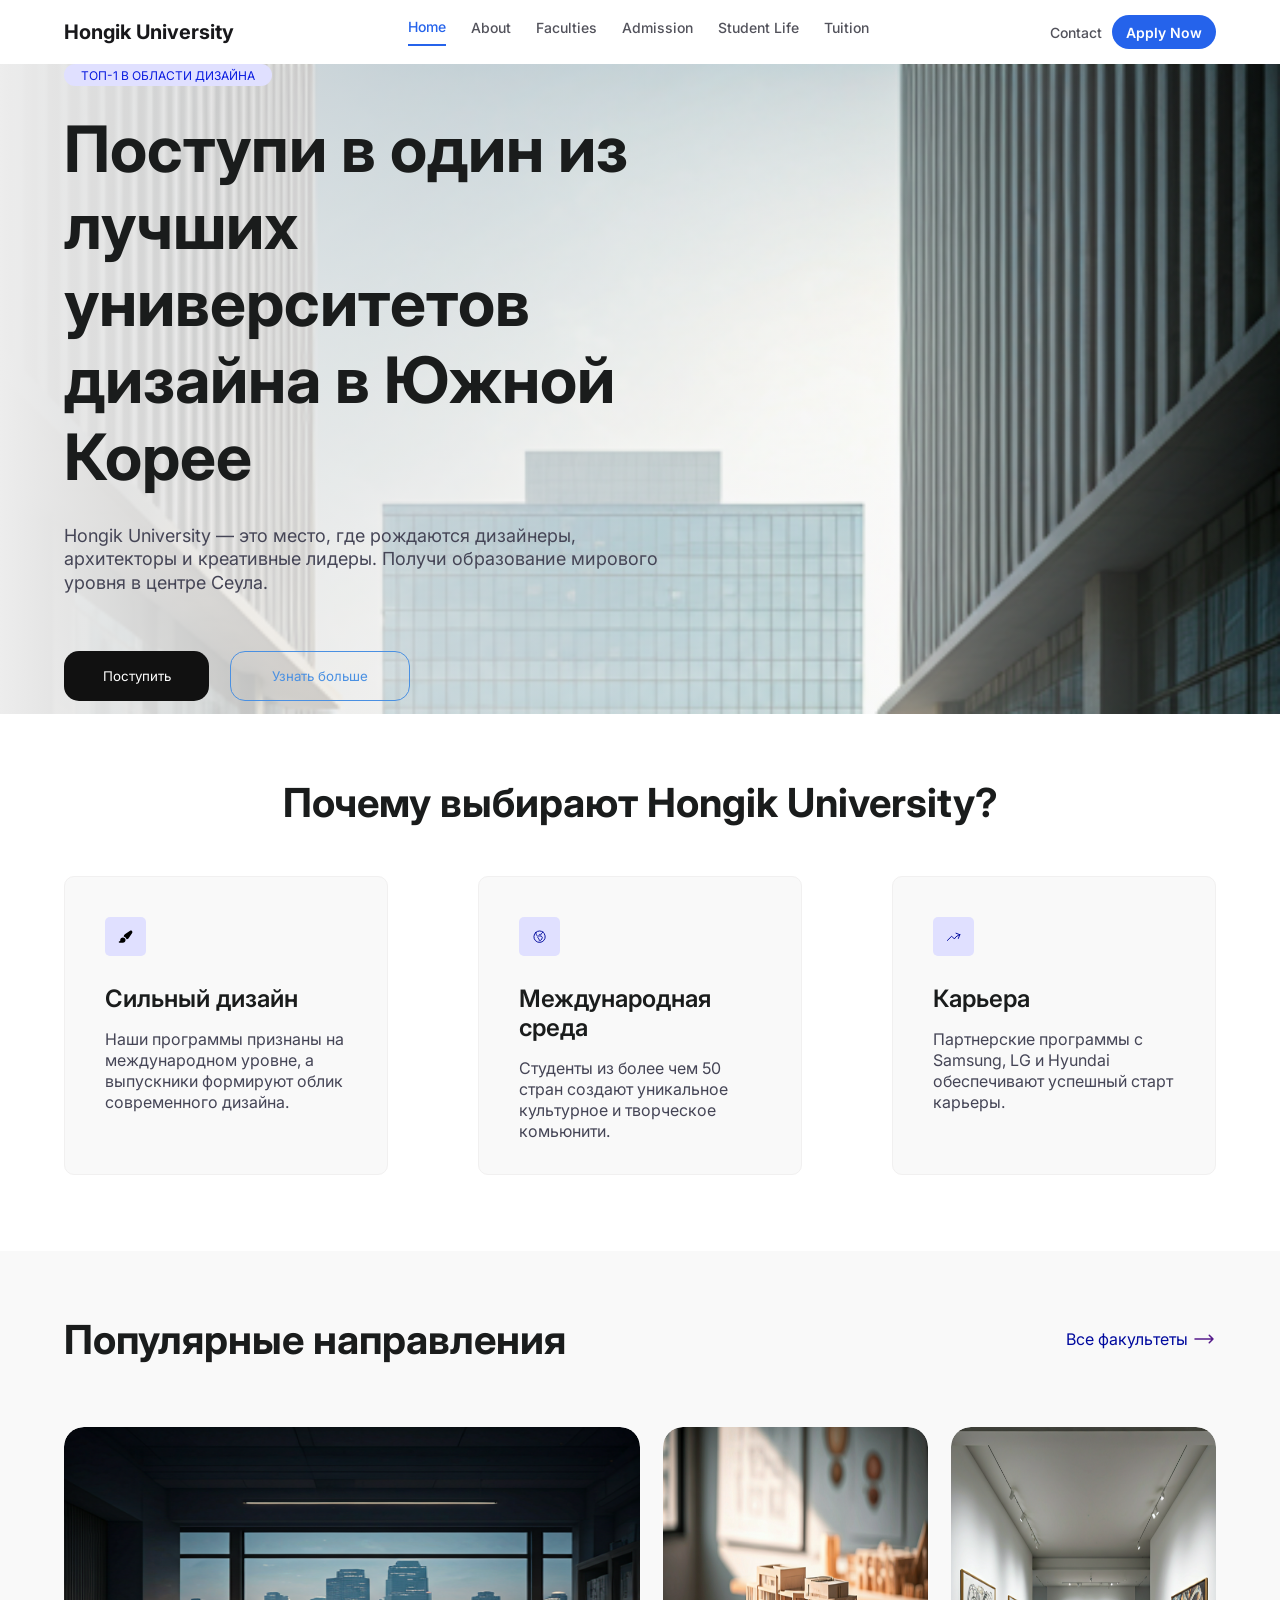
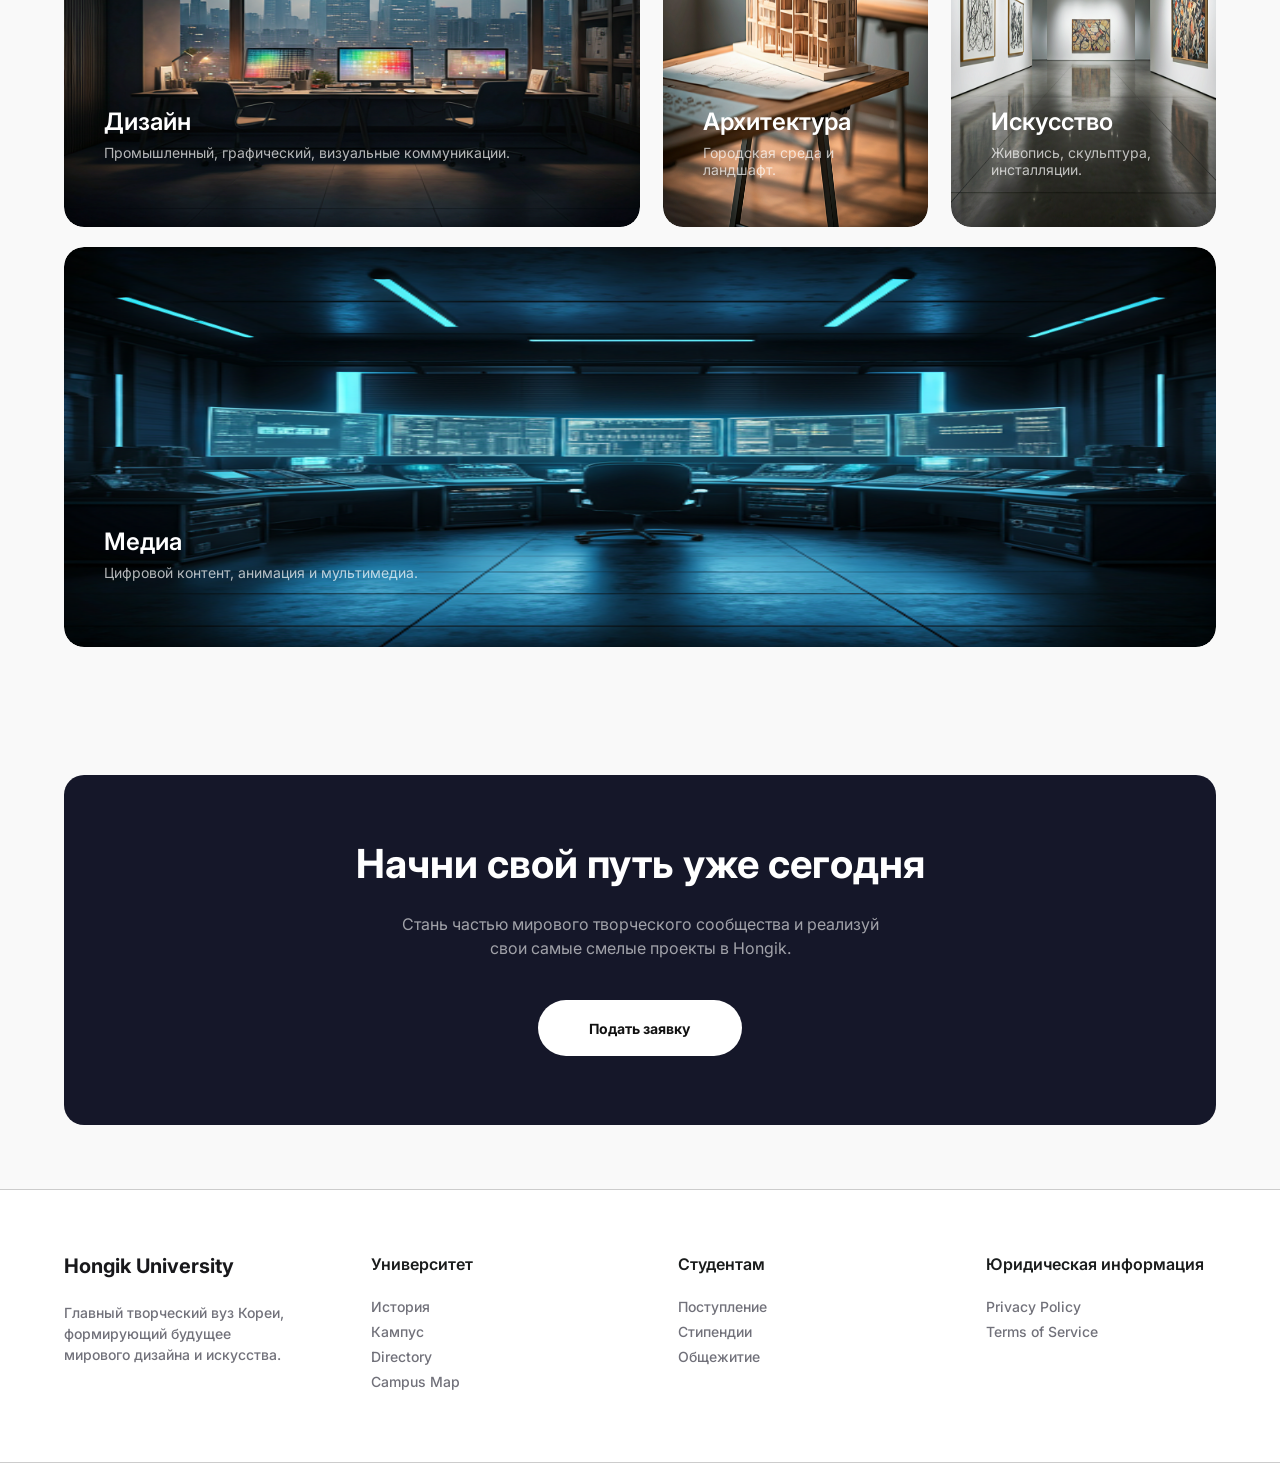
==== index.html @ 83f95807 "разделы'" ====
<!doctype html>
<html lang="en">
  <head>
    <meta charset="UTF-8" />
    <meta name="viewport" content="width=device-width, initial-scale=1.0" />
    <title>Hongik University</title>
    <link rel="stylesheet" href="./style.css" />
    <link rel="icon" href="./image.png" />
    <link href="https://unpkg.com/aos@2.3.1/dist/aos.css" rel="stylesheet" />
  </head>
  <body>
    <header>
      <div class="head">
        <p>Hongik University</p>

        <div class="sslki">
          <a href="./index.html">Home</a>
          <a href="">About</a>
          <a href="">Faculties</a>
          <a href="">Admission</a>
          <a href="">Student Life</a>
          <a href="">Tuition</a>
        </div>

        <div class="button">
          <button>Contact</button>
          <button>Apply Now</button>
        </div>
      </div>
    </header>

    <main>
      <section>
        <p>ТОП-1 В ОБЛАСТИ ДИЗАЙНА</p>

        <h1>Поступи в один из лучших университетов дизайна в Южной Корее</h1>

        <span
          >Hongik University — это место, где рождаются дизайнеры, архитекторы и
          креативные лидеры. Получи образование мирового уровня в центре
          Сеула.</span
        >

        <div class="knopki">
          <button>Поступить</button>
          <button>Узнать больше</button>
        </div>
      </section>

      <section>
        <div class="why">
          <p class="pochemu">Почему выбирают Hongik University?</p>

          <div class="prichini">
            <div class="prichina">
              <svg xmlns="http://www.w3.org/2000/svg" viewBox="0 0 640 640">
                <path
                  d="M512.5 74.3L291.1 222C262 241.4 243.5 272.9 240.5 307.3C302.8 320.1 351.9 369.2 364.8 431.6C399.3 428.6 430.7 410.1 450.1 381L597.7 159.5C604.4 149.4 608 137.6 608 125.4C608 91.5 580.5 64 546.6 64C534.5 64 522.6 67.6 512.5 74.3zM320 464C320 402.1 269.9 352 208 352C146.1 352 96 402.1 96 464C96 467.9 96.2 471.8 96.6 475.6C98.4 493.1 86.4 512 68.8 512L64 512C46.3 512 32 526.3 32 544C32 561.7 46.3 576 64 576L208 576C269.9 576 320 525.9 320 464z"
                />
              </svg>
              <p class="svg">Сильный дизайн</p>
              <p class="nashi">
                Наши программы признаны на международном уровне, а выпускники
                формируют облик современного дизайна.
              </p>
            </div>

            <div class="prichina">
              <svg
                xmlns="http://www.w3.org/2000/svg"
                fill="none"
                viewBox="0 0 24 24"
                stroke-width="1.5"
                stroke="currentColor"
                class="size-6"
              >
                <path
                  stroke-linecap="round"
                  stroke-linejoin="round"
                  d="m6.115 5.19.319 1.913A6 6 0 0 0 8.11 10.36L9.75 12l-.387.775c-.217.433-.132.956.21 1.298l1.348 1.348c.21.21.329.497.329.795v1.089c0 .426.24.815.622 1.006l.153.076c.433.217.956.132 1.298-.21l.723-.723a8.7 8.7 0 0 0 2.288-4.042 1.087 1.087 0 0 0-.358-1.099l-1.33-1.108c-.251-.21-.582-.299-.905-.245l-1.17.195a1.125 1.125 0 0 1-.98-.314l-.295-.295a1.125 1.125 0 0 1 0-1.591l.13-.132a1.125 1.125 0 0 1 1.3-.21l.603.302a.809.809 0 0 0 1.086-1.086L14.25 7.5l1.256-.837a4.5 4.5 0 0 0 1.528-1.732l.146-.292M6.115 5.19A9 9 0 1 0 17.18 4.64M6.115 5.19A8.965 8.965 0 0 1 12 3c1.929 0 3.716.607 5.18 1.64"
                />
              </svg>

              <p class="svg">Международная среда</p>
              <p class="nashi">
                Студенты из более чем 50 стран создают уникальное культурное и
                творческое комьюнити.
              </p>
            </div>

            <div class="prichina">
              <svg
                xmlns="http://www.w3.org/2000/svg"
                fill="none"
                viewBox="0 0 24 24"
                stroke-width="1.5"
                stroke="currentColor"
                class="size-6"
              >
                <path
                  stroke-linecap="round"
                  stroke-linejoin="round"
                  d="M2.25 18 9 11.25l4.306 4.306a11.95 11.95 0 0 1 5.814-5.518l2.74-1.22m0 0-5.94-2.281m5.94 2.28-2.28 5.941"
                />
              </svg>

              <p class="svg">Карьера</p>
              <p class="nashi">
                Партнерские программы с Samsung, LG и Hyundai обеспечивают
                успешный старт карьеры.
              </p>
            </div>
          </div>
        </div>
      </section>

      <section>
        <div class="popular">
          <div class="flex">
            <p>Популярные направления</p>

            <a href="">
              <span>Все факультеты</span>
              <svg
                xmlns="http://www.w3.org/2000/svg"
                fill="none"
                viewBox="0 0 24 24"
                stroke-width="1.5"
                stroke="currentColor"
                class="size-6"
              >
                <path
                  stroke-linecap="round"
                  stroke-linejoin="round"
                  d="M17.25 8.25 21 12m0 0-3.75 3.75M21 12H3"
                />
              </svg>
            </a>
          </div>

          <div class="images">
            <div class="design">
              <img src="./images/computer.png" />

              <div class="text">
                <h4>Дизайн</h4>
                <p>Промышленный, графический, визуальные коммуникации.</p>
              </div>
            </div>

            <div class="architect">
              <img src="./images/architect.png" />

              <div class="text">
                <h4>Архитектура</h4>
                <p>Городская среда и ландшафт.</p>
              </div>
            </div>

            <div class="architect">
              <img src="./images/art.png" />

              <div class="text">
                <h4>Искусство</h4>
                <p>Живопись, скульптура, инсталляции.</p>
              </div>
            </div>

            <div class="media">
              <img src="./images/media.png" />

              <div class="text">
                <h4>Медиа</h4>
                <p>Цифровой контент, анимация и мультимедиа.</p>
              </div>
            </div>
          </div>
        </div>
      </section>

      <section>
        <div class="start">
          <h2>Начни свой путь уже сегодня</h2>

          <p>
            Стань частью мирового творческого сообщества и реализуй свои самые
            смелые проекты в Hongik.
          </p>

          <button>Подать заявку</button>
        </div>
      </section>

      <section>
        <div class="informat">
          <p>Hongik University</p>

          <p>
            Главный творческий вуз Кореи, формирующий будущее мирового дизайна и
            искусства.
          </p>
        </div>

        <div class="informat">
          <ul>
            <p>Университет</p>

            <li>История</li>
            <li>Кампус</li>
            <li>Directory</li>
            <li>Campus Map</li>
          </ul>
        </div>

        <div class="informat">
          <ul>
            <p>Студентам</p>

            <li>Поступление</li>
            <li>Стипендии</li>
            <li>Общежитие</li>
          </ul>
        </div>

        <div class="informat">
          <ul>
            <p>Юридическая информация</p>

            <li>Privacy Policy</li>
            <li>Terms of Service</li>
          </ul>
        </div>
      </section>
    </main>
  </body>
</html>
---- style.css ----
@import url("https://fonts.googleapis.com/css2?family=Inter:ital,opsz,wght@0,14..32,100..900;1,14..32,100..900&display=swap");
* {
  margin: 0;
  font-family: "Inter", sans-serif;
}
header {
  width: 100%;
  height: 64px;
  position: sticky;
  top: 0;
  z-index: 100;
  background-color: #ffffffcc;
}
header .head {
  width: 90%;
  height: 64px;
  margin: auto;
  display: flex;
  align-items: center;
  justify-content: space-between;
}
.head p {
  font-weight: 700;
  font-size: 20px;
  color: #18181b;
}
.head .sslki {
  width: 40%;
  height: 26px;
  display: flex;
  align-items: center;
  justify-content: space-between;
}
.sslki a {
  height: 26px;
  font-size: 14px;
  color: #52525b;
  font-weight: 500;
  text-decoration: none;
}
.sslki a:nth-child(1) {
  color: #2563eb;
  border-bottom: 2px solid #2563eb;
}
header .button {
  width: 15%;
  height: 36px;
  display: flex;
  align-items: center;
  justify-content: space-between;
}
.button button:nth-child(1) {
  width: 38%;
  height: 20px;
  background-color: inherit;
  border: none;
  font-size: 14px;
  font-weight: 500;
  color: #52525b;
}
.button button:nth-child(1):hover {
  color: #18181b;
}
.button button:nth-child(2) {
  width: 60%;
  height: 34px;
  background-color: #2563eb;
  border-radius: 20px;
  border: none;
  font-size: 14px;
  font-weight: 600;
  color: #fff;
}
.button button:nth-child(2):active {
  transform: scale(0.95);
}
main section:nth-child(1) {
  width: 90%;
  height: 650px;
  padding: 0% 5%;
  background-size: cover;
  background:
    linear-gradient(to right, #ededed, #ffffff00), url("./images/hongik.png");
  background-repeat: no-repeat;
  background-size: cover;
}
section:nth-child(1) p {
  width: 16%;
  height: 14px;
  font-size: 12px;
  color: #091be0;
  background-color: #e0e0ff;
  border-radius: 20px;
  padding: 4px 12px;
  text-align: center;
  margin-bottom: 24px;
}
h1 {
  width: 53%;
  height: 390px;
  font-size: 64px;
  color: #1a1c1c;
  margin-bottom: 24px;
}
main section:nth-child(1) span {
  width: 53%;
  height: 87px;
  line-height: 130%;
  margin-bottom: 40px;
  color: #454556;
  display: block;
  font-size: 18px;
}
section:nth-child(1) .knopki {
  width: 30%;
  height: 50px;
  display: flex;
  align-items: center;
  justify-content: space-between;
}
section:nth-child(1) .knopki button:nth-child(1) {
  width: 42%;
  height: 50px;
  padding: 16px 9%;
  border: none;
  background-color: #111;
  color: #fff;
  border-radius: 15px;
}
section:nth-child(1) .knopki button:nth-child(1):hover {
  background-color: #353535;
}
section:nth-child(1) .knopki button:nth-child(2) {
  width: 52%;
  height: 50px;
  padding: 16px 9%;
  border: 1px solid #4a90e2;
  background-color: inherit;
  color: #4a90e2;
  border-radius: 15px;
}
section:nth-child(1) .knopki button:nth-child(2):hover {
  background-color: #dae9fa;
}
main section:nth-child(2) {
  width: 100%;
  height: 409px;
  padding: 64px 0px;
}
main section:nth-child(2) .why {
  width: 90%;
  height: 409px;
  margin: auto;
}
.pochemu {
  font-size: 40px;
  font-weight: 700;
  color: #1a1c1c;
  text-align: center;
  margin-bottom: 50px;
}
.why .prichini {
  width: 100%;
  height: 297px;
  display: flex;
  align-items: center;
  justify-content: space-between;
}
.prichini .prichina {
  width: 21%;
  height: 217px;
  padding: 40px;
  border-radius: 10px;
  background-color: #f9f9f9;
  border: 1px solid #f1f0f0;
}
.prichina:hover {
  border: 1px solid #2563eb;
}
.prichina svg {
  width: 7%;
  height: 7%;
  padding: 5%;
  margin-bottom: 24px;
  border-radius: 5px;
  background-color: #e0e0ff;
  color: #000a9e;
}
.svg {
  font-size: 24px;
  margin-bottom: 16px;
  color: #1a1c1c;
  font-weight: 600;
}
.nashi {
  font-size: 16px;
  color: #454556;
  line-height: 130%;
}
main section:nth-child(3) {
  width: 100%;
  height: 932px;
  padding: 64px 0px;
  background-color: #f9f9f9;
}
.popular {
  width: 90%;
  height: 932px;
  margin: auto;
}
.flex {
  width: 100%;
  height: 48px;
  margin-bottom: 64px;
  display: flex;
  align-items: center;
  justify-content: space-between;
}
.flex p {
  font-size: 40px;
  color: #1a1c1c;
  font-weight: 700;
}
.flex a {
  width: 13%;
  height: 24px;
  text-decoration: none;
  display: flex;
  align-items: center;
  justify-content: space-between;
}
.flex a span {
  color: #000a9e;
  font-size: 16px;
}
.flex svg {
  width: 24px;
  height: 24px;
}
.images {
  width: 100%;
  height: 820px;
  display: flex;
  flex-wrap: wrap;
  align-content: space-between;
  justify-content: space-between;
}
.design {
  width: 50%;
  height: 400px;
  border-radius: 20px;
  overflow: hidden;
  position: relative;
}
.design img {
  width: 100%;
  height: 400px;
  border-radius: 20px;
  position: absolute;
}
.design img:hover {
  transform: scale(1.05);
  transition: all 1s ease 10ms;
}
.text {
  width: 72%;
  height: 80px;
  padding: 40px;
  position: absolute;
  z-index: 2;
  margin-top: 240px;
}
.text h4 {
  font-size: 24px;
  font-weight: 600;
  color: #fff;
  margin-bottom: 8px;
}
.text p {
  font-size: 14px;
  color: #ffffffb3;
  font-weight: 400;
}
.architect {
  width: 23%;
  height: 400px;
  border-radius: 20px;
  overflow: hidden;
  position: relative;
}
.architect img {
  width: 100%;
  height: 400px;
  border-radius: 20px;
  position: absolute;
}
.architect img:hover {
  transform: scale(1.05);
  transition: all 1s ease 10ms;
}
.text {
  width: 72%;
  height: 80px;
  padding: 40px;
  position: absolute;
  z-index: 2;
  margin-top: 240px;
}
.text h4 {
  font-size: 24px;
  font-weight: 600;
  color: #fff;
  margin-bottom: 8px;
}
.text p {
  font-size: 14px;
  color: #ffffffb3;
  font-weight: 400;
}
.media {
  width: 100%;
  height: 400px;
  border-radius: 20px;
  overflow: hidden;
  position: relative;
}
.media img {
  width: 100%;
  height: 400px;
  border-radius: 20px;
  position: absolute;
}
.media img:hover {
  transform: scale(1.05);
  transition: all 1s ease 10ms;
}
.text {
  width: 72%;
  height: 80px;
  padding: 40px;
  position: absolute;
  z-index: 2;
  margin-top: 240px;
}
.text h4 {
  font-size: 24px;
  font-weight: 600;
  color: #fff;
  margin-bottom: 8px;
}
.text p {
  font-size: 14px;
  color: #ffffffb3;
  font-weight: 400;
}
main section:nth-child(4) {
  width: 100%;
  height: 350px;
  padding: 64px 0px;
  background-color: #f9f9f9;
}
.start {
  width: 80%;
  height: 222px;
  margin: auto;
  border-radius: 20px;
  padding: 64px;
  background-color: #151729;
}
.start h2 {
  font-size: 40px;
  color: #fff;
  margin-bottom: 24px;
  font-weight: 700;
  text-align: center;
}
.start p {
  width: 50%;
  height: 48px;
  margin: auto;
  margin-bottom: 40px;
  text-align: center;
  color: #ffffff99;
  line-height: 150%;
}
.start button {
  width: 20%;
  height: 56px;
  border-radius: 50px;
  background-color: #fff;
  font-size: 14px;
  color: #111;
  border: none;
  font-weight: 700;
  margin-left: 40%;
}
.start button:hover {
  transform: scale(1.05);
  transition: all 90ms ease 10ms;
}
main section:nth-child(5) {
  width: 90%;
  height: 144px;
  padding: 64px 5%;
  display: flex;
  align-items: center;
  justify-content: space-between;
  border-bottom: 1px solid #ccc;
  border-top: 1px solid #ccc;
}
.informat {
  width: 20%;
  height: 144px;
}
.informat:nth-child(1) p:nth-child(1) {
  font-weight: 700;
  font-size: 20px;
  color: #18181b;
  margin-bottom: 24px;
}
.informat:nth-child(1) p:nth-child(2) {
  font-weight: 500;
  font-size: 14px;
  color: #71717a;
  line-height: 150%;
}
.informat ul {
  list-style: none;
  padding: 0;
}
.informat ul p {
  font-size: 16px;
  color: #1a1c1c;
  font-weight: 600;
  margin-bottom: 24px;
}
.informat ul li {
  font-size: 14px;
  color: #71717a;
  font-weight: 500;
  margin-top: 8px;
}
.informat ul li:hover {
  color: #2563eb;
}
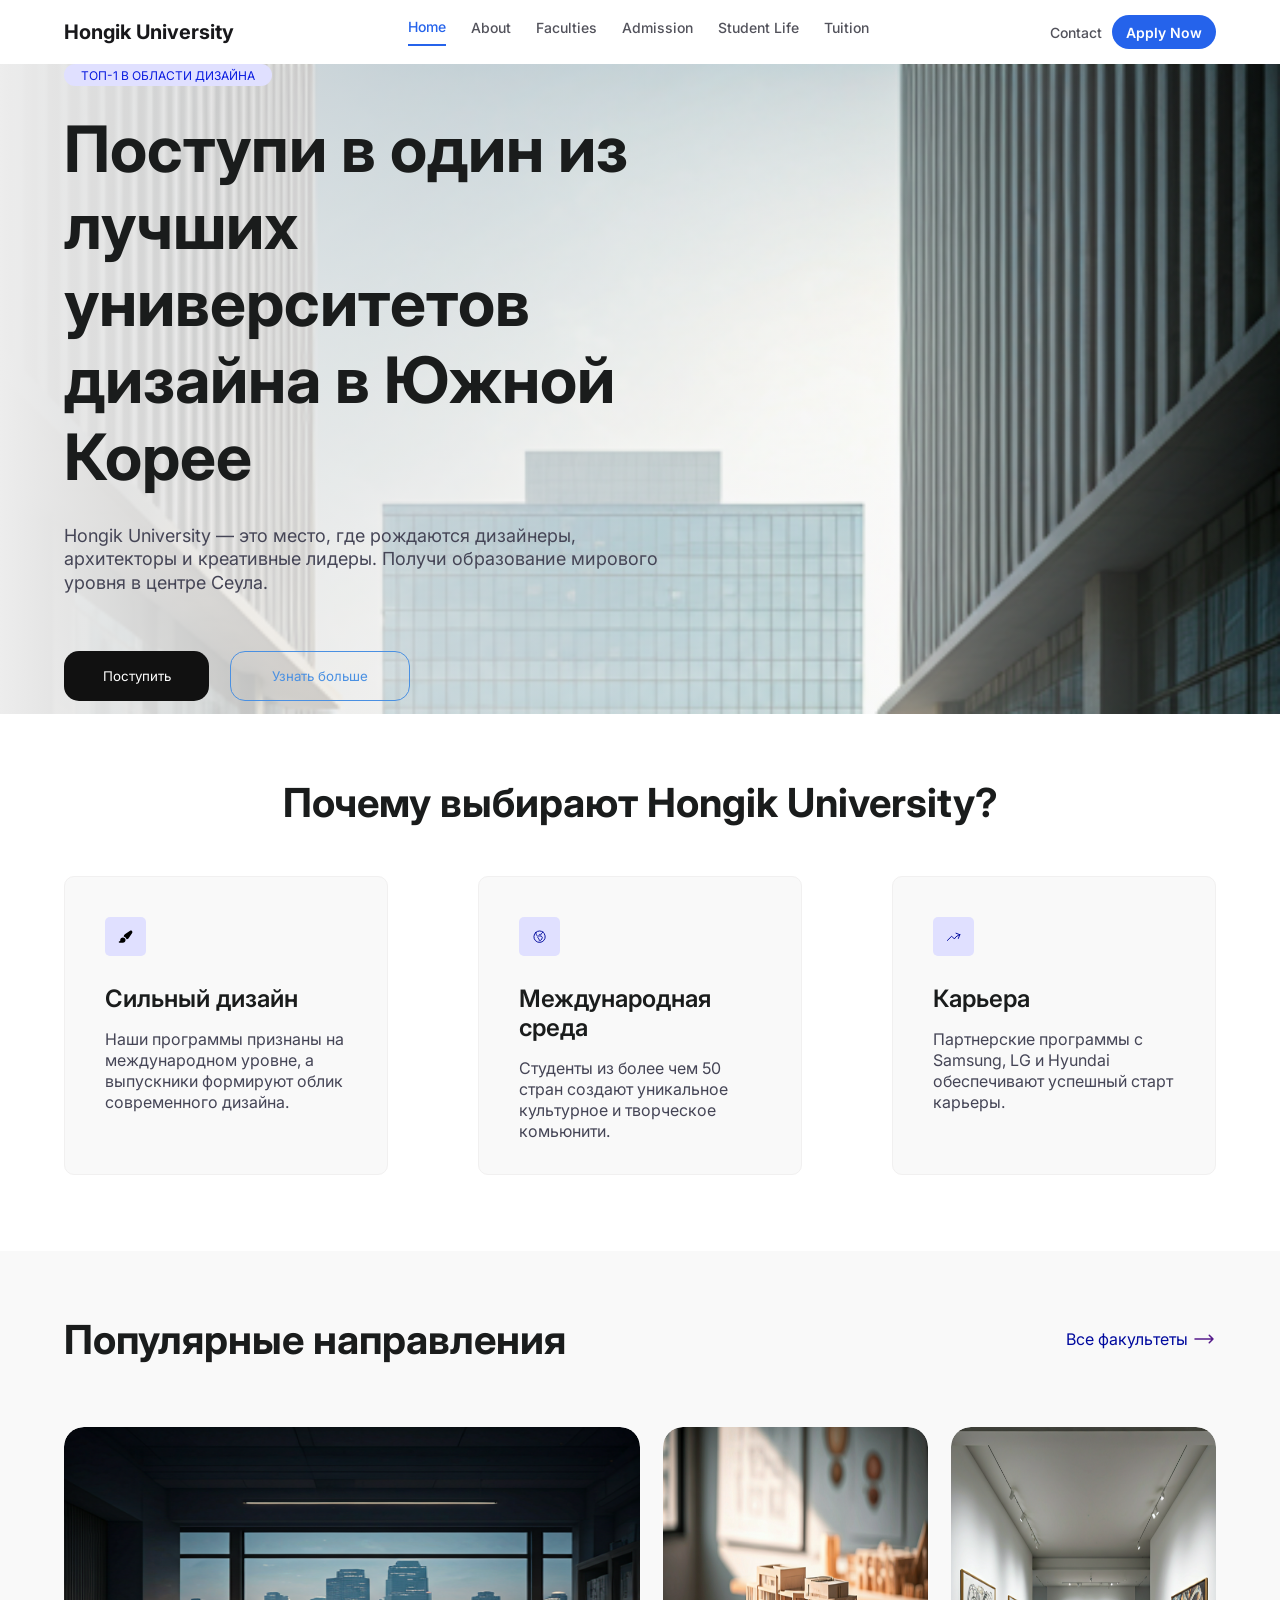
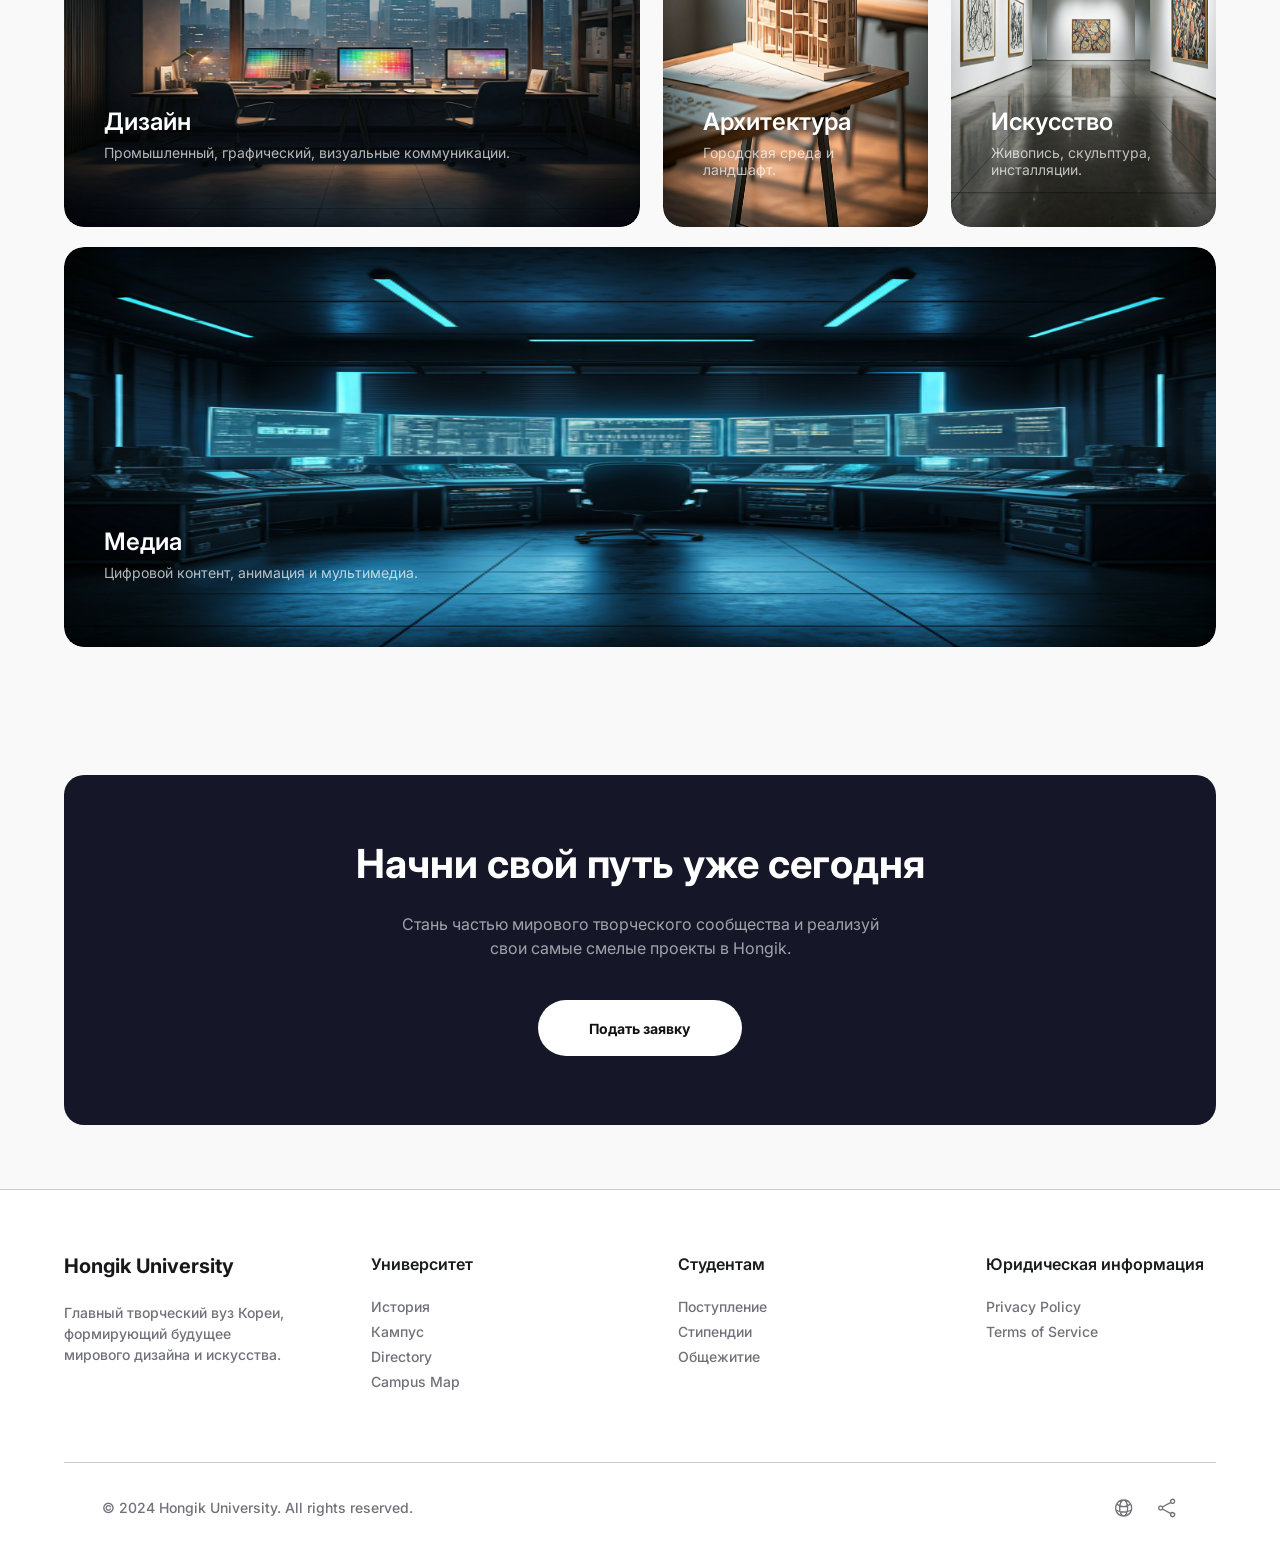
==== commit ce6738ff: "end" ====
--- a/index.html
+++ b/index.html
@@ -231,6 +231,42 @@
           </ul>
         </div>
       </section>
+
+      <section>
+        <p>© 2024 Hongik University. All rights reserved.</p>
+
+        <div class="icons">
+          <svg
+            xmlns="http://www.w3.org/2000/svg"
+            fill="none"
+            viewBox="0 0 24 24"
+            stroke-width="1.5"
+            stroke="currentColor"
+            class="size-6"
+          >
+            <path
+              stroke-linecap="round"
+              stroke-linejoin="round"
+              d="M12 21a9.004 9.004 0 0 0 8.716-6.747M12 21a9.004 9.004 0 0 1-8.716-6.747M12 21c2.485 0 4.5-4.03 4.5-9S14.485 3 12 3m0 18c-2.485 0-4.5-4.03-4.5-9S9.515 3 12 3m0 0a8.997 8.997 0 0 1 7.843 4.582M12 3a8.997 8.997 0 0 0-7.843 4.582m15.686 0A11.953 11.953 0 0 1 12 10.5c-2.998 0-5.74-1.1-7.843-2.918m15.686 0A8.959 8.959 0 0 1 21 12c0 .778-.099 1.533-.284 2.253m0 0A17.919 17.919 0 0 1 12 16.5c-3.162 0-6.133-.815-8.716-2.247m0 0A9.015 9.015 0 0 1 3 12c0-1.605.42-3.113 1.157-4.418"
+            />
+          </svg>
+
+          <svg
+            xmlns="http://www.w3.org/2000/svg"
+            fill="none"
+            viewBox="0 0 24 24"
+            stroke-width="1.5"
+            stroke="currentColor"
+            class="size-6"
+          >
+            <path
+              stroke-linecap="round"
+              stroke-linejoin="round"
+              d="M7.217 10.907a2.25 2.25 0 1 0 0 2.186m0-2.186c.18.324.283.696.283 1.093s-.103.77-.283 1.093m0-2.186 9.566-5.314m-9.566 7.5 9.566 5.314m0 0a2.25 2.25 0 1 0 3.935 2.186 2.25 2.25 0 0 0-3.935-2.186Zm0-12.814a2.25 2.25 0 1 0 3.933-2.185 2.25 2.25 0 0 0-3.933 2.185Z"
+            />
+          </svg>
+        </div>
+      </section>
     </main>
   </body>
 </html>
--- a/style.css
+++ b/style.css
@@ -405,7 +405,6 @@
   display: flex;
   align-items: center;
   justify-content: space-between;
-  border-bottom: 1px solid #ccc;
   border-top: 1px solid #ccc;
 }
 .informat {
@@ -443,3 +442,33 @@
 .informat ul li:hover {
   color: #2563eb;
 }
+main section:nth-child(6) {
+  width: 84%;
+  height: 25px;
+  padding: 32px 3%;
+  border-top: 1px solid #ccc;
+  display: flex;
+  align-items: center;
+  justify-content: space-between;
+  margin: auto;
+}
+section:nth-child(6) p {
+  font-size: 14px;
+  color: #71717a;
+  font-weight: 500;
+}
+.icons {
+  width: 6%;
+  height: 24px;
+  display: flex;
+  align-items: center;
+  justify-content: space-between;
+}
+.icons svg {
+  width: 33%;
+  height: 24px;
+  color: #71717a;
+}
+.icons svg:hover {
+  color: #2563eb;
+}
